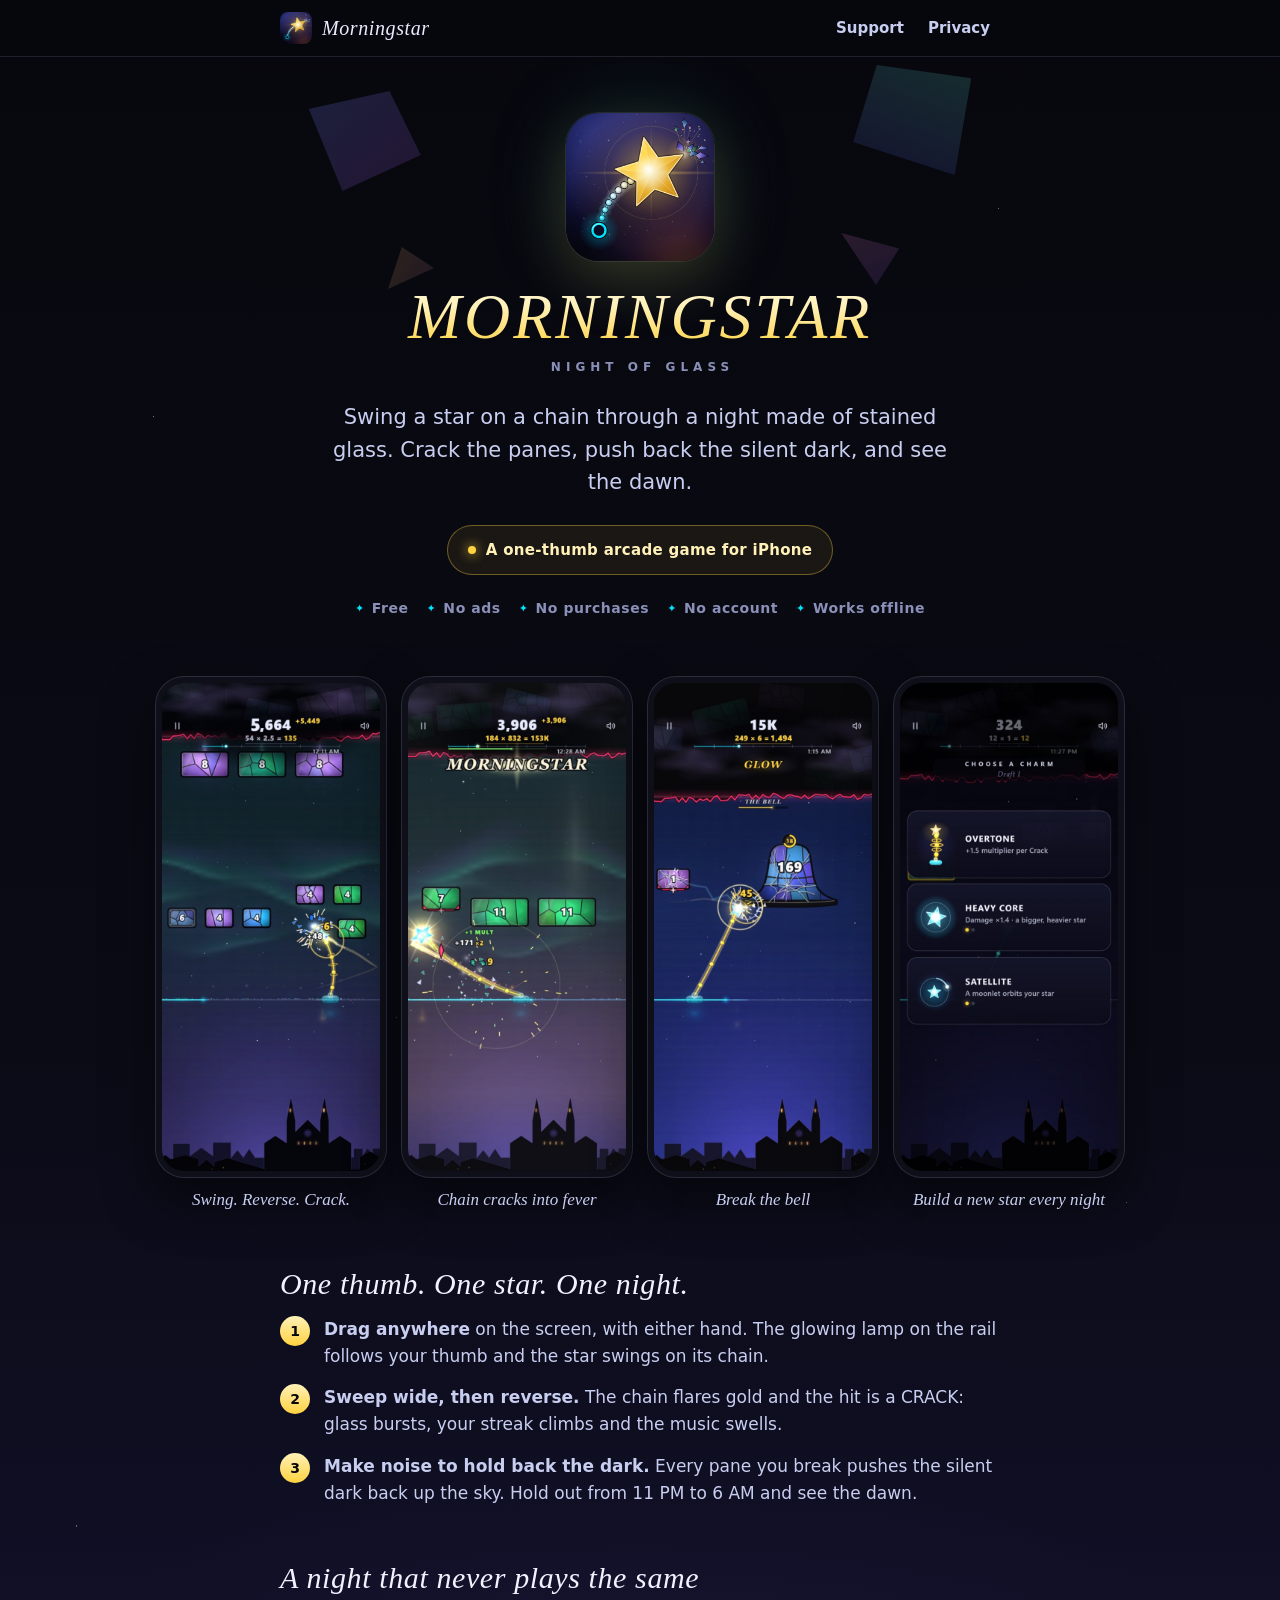
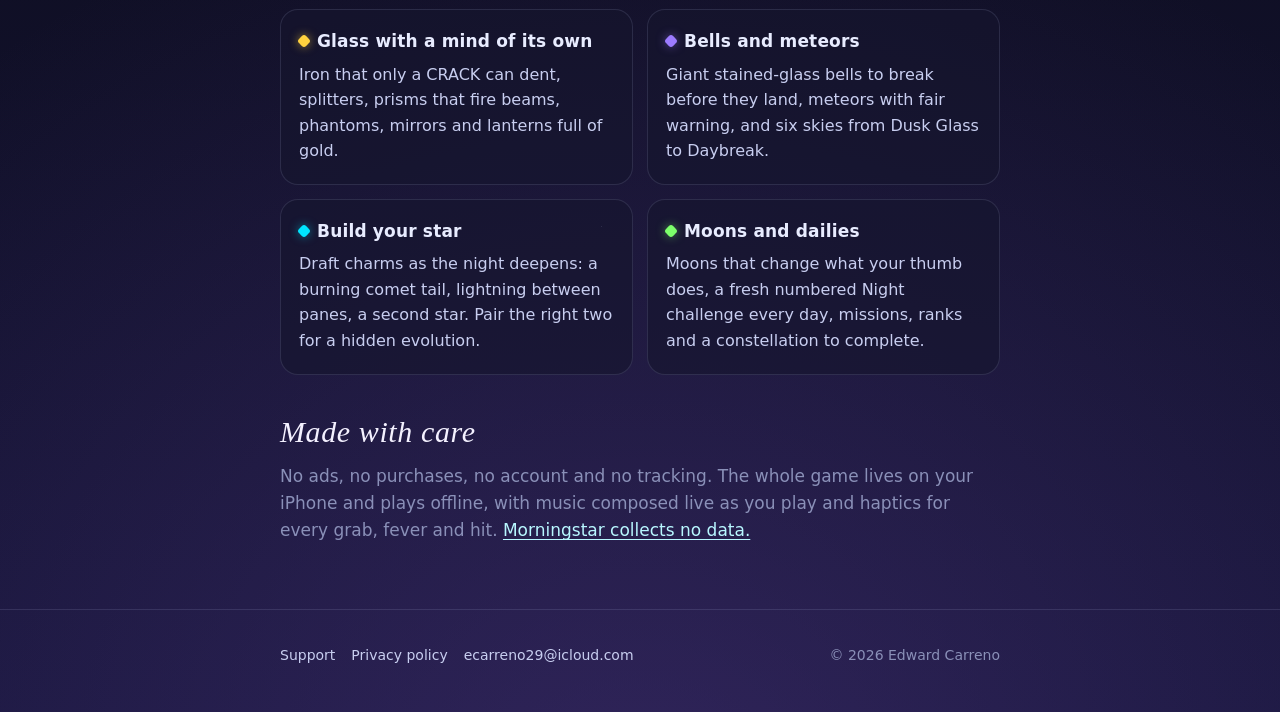
==== index.html @ 53fad540 "Morningstar: Night of Glass website Co-Authored-By: Claude Opus 5.5 <noreply@anthropic.com>" ====
<!doctype html>
<html lang="en">
<head>
<meta charset="utf-8">
<meta name="viewport" content="width=device-width,initial-scale=1,viewport-fit=cover">
<meta name="color-scheme" content="dark">
<meta name="theme-color" content="#07070D">
<title>Morningstar: Night of Glass</title>
<meta name="description" content="Swing a star on a chain through a night made of stained glass. A one-thumb arcade game for iPhone. No ads, no purchases, no account. Works offline.">
<meta property="og:title" content="Morningstar: Night of Glass">
<meta property="og:description" content="Swing a star on a chain through a night made of stained glass. Crack the panes, push back the silent dark, and reach the dawn.">
<meta property="og:image" content="https://clashk1ng.github.io/morningstar-site/icon.png">
<meta property="og:url" content="https://clashk1ng.github.io/morningstar-site/">
<meta property="og:type" content="website">
<link rel="icon" type="image/png" sizes="180x180" href="icon-180.png">
<link rel="apple-touch-icon" href="icon-180.png">
<link rel="stylesheet" href="style.css">
</head>
<body>
<header class="bar">
  <div class="wrap">
    <a class="brand" href="./" aria-label="Morningstar home"><img src="icon-180.png" width="32" height="32" alt="">Morningstar</a>
    <nav aria-label="Site">
      <a href="support/">Support</a>
      <a href="privacy/">Privacy</a>
    </nav>
  </div>
</header>

<main>
  <div class="wrap">
    <section class="hero">
      <div class="glass" aria-hidden="true"><i></i><i></i><i></i><i></i></div>
      <img class="icon" src="icon-512.png" width="512" height="512" alt="The Morningstar app icon: a golden star on a chain of glowing beads, bursting through shards of glass.">
      <h1 class="wm">Morningstar</h1>
      <p class="sub">Night of Glass</p>
      <p class="lede">Swing a star on a chain through a night made of stained glass. Crack the panes, push back the silent dark, and see the dawn.</p>
      <p class="pill">A one-thumb arcade game for iPhone</p>
      <ul class="promises" aria-label="Promises">
        <li>Free</li><li>No ads</li><li>No purchases</li><li>No account</li><li>Works offline</li>
      </ul>
    </section>
  </div>

  <section class="shots" aria-label="Screenshots">
    <figure><img src="shots/crack.jpg" width="600" height="1304" alt="Gameplay: the gold chain whips the star into a burst of stained glass, with panes of glass falling from the dark." loading="lazy"><figcaption>Swing. Reverse. Crack.</figcaption></figure>
    <figure><img src="shots/fever.jpg" width="600" height="1304" alt="Gameplay: the MORNINGSTAR fever tier lights up over green aurora curtains as the star shatters glass." loading="lazy"><figcaption>Chain cracks into fever</figcaption></figure>
    <figure><img src="shots/boss.jpg" width="600" height="1304" alt="Gameplay: a giant stained-glass bell, cracked by the swinging star." loading="lazy"><figcaption>Break the bell</figcaption></figure>
    <figure><img src="shots/draft.jpg" width="600" height="1304" alt="The charm draft: three cards to choose from, each changing how the star swings." loading="lazy"><figcaption>Build a new star every night</figcaption></figure>
  </section>
  <p class="swipe" aria-hidden="true">Swipe for more</p>

  <div class="wrap">
    <section class="block">
      <h2>One thumb. One star. One night.</h2>
      <ol class="steps">
        <li><strong>Drag anywhere</strong> on the screen, with either hand. The glowing lamp on the rail follows your thumb and the star swings on its chain.</li>
        <li><strong>Sweep wide, then reverse.</strong> The chain flares gold and the hit is a CRACK: glass bursts, your streak climbs and the music swells.</li>
        <li><strong>Make noise to hold back the dark.</strong> Every pane you break pushes the silent dark back up the sky. Hold out from 11 PM to 6 AM and see the dawn.</li>
      </ol>
    </section>

    <section class="block">
      <h2>A night that never plays the same</h2>
      <div class="grid">
        <div class="card"><h3><span class="tag t-gold"></span>Glass with a mind of its own</h3><p>Iron that only a CRACK can dent, splitters, prisms that fire beams, phantoms, mirrors and lanterns full of gold.</p></div>
        <div class="card"><h3><span class="tag t-violet"></span>Bells and meteors</h3><p>Giant stained-glass bells to break before they land, meteors with fair warning, and six skies from Dusk Glass to Daybreak.</p></div>
        <div class="card"><h3><span class="tag t-cyan"></span>Build your star</h3><p>Draft charms as the night deepens: a burning comet tail, lightning between panes, a second star. Pair the right two for a hidden evolution.</p></div>
        <div class="card"><h3><span class="tag t-lime"></span>Moons and dailies</h3><p>Moons that change what your thumb does, a fresh numbered Night challenge every day, missions, ranks and a constellation to complete.</p></div>
      </div>
    </section>

    <section class="block">
      <h2>Made with care</h2>
      <p class="muted">No ads, no purchases, no account and no tracking. The whole game lives on your iPhone and plays offline, with music composed live as you play and haptics for every grab, fever and hit. <a href="privacy/">Morningstar collects no data.</a></p>
    </section>
  </div>
</main>

<footer>
  <div class="wrap">
    <nav aria-label="Footer">
      <a href="support/">Support</a>
      <a href="privacy/">Privacy policy</a>
      <a href="mailto:ecarreno29@icloud.com">ecarreno29@icloud.com</a>
    </nav>
    <span class="copy">© 2026 Edward Carreno</span>
  </div>
</footer>
</body>
</html>
---- style.css ----
/* Morningstar: Night of Glass — the public site. Self-contained: system fonts, no external resources. The game's night
   palette (design/GDD.md §10.1): cyan is the player, gold is reward, lime is the accent; magenta (danger) stays out. */
:root {
  --bg0: #07070D; --bg1: #0B0B16; --bg2: #16153A;
  --text: #E8ECFF; --soft: #C8CEF0; --dim: #8A90B8;
  --gold: #FFD23F; --gold-hi: #FFF1B8; --cyan: #00E5FF; --cyan-hi: #B8F7FF; --lime: #7CFF6B;
  --card: rgba(22, 22, 46, 0.62); --line: rgba(184, 190, 230, 0.14);
  --ui: -apple-system, BlinkMacSystemFont, "SF Pro Text", "Segoe UI", system-ui, Roboto, "Helvetica Neue", Arial, sans-serif;
  --serif: ui-serif, "New York", "Iowan Old Style", "Palatino Linotype", Palatino, "Book Antiqua", Georgia, serif;
  color-scheme: dark;
}
* { box-sizing: border-box; }
html { background: var(--bg0); -webkit-text-size-adjust: 100%; text-size-adjust: 100%; }
body {
  margin: 0; min-height: 100vh; color: var(--text); font: 17px/1.6 var(--ui);
  background:
    radial-gradient(1px 1px at 12% 18%, rgba(214, 220, 255, .55) 50%, transparent 51%),
    radial-gradient(1px 1px at 78% 9%, rgba(214, 220, 255, .45) 50%, transparent 51%),
    radial-gradient(1.5px 1.5px at 64% 31%, rgba(214, 220, 255, .5) 50%, transparent 51%),
    radial-gradient(1px 1px at 31% 44%, rgba(214, 220, 255, .35) 50%, transparent 51%),
    radial-gradient(1px 1px at 88% 52%, rgba(214, 220, 255, .4) 50%, transparent 51%),
    radial-gradient(1.5px 1.5px at 6% 66%, rgba(214, 220, 255, .4) 50%, transparent 51%),
    radial-gradient(1px 1px at 47% 79%, rgba(214, 220, 255, .3) 50%, transparent 51%),
    radial-gradient(120% 60% at 50% 105%, rgba(91, 62, 143, .38), transparent 70%),
    linear-gradient(180deg, var(--bg0) 0%, var(--bg1) 45%, var(--bg2) 100%);

}
a { color: var(--cyan-hi); text-underline-offset: 3px; text-decoration-thickness: 1px; }
a:hover { color: #fff; }
:focus-visible { outline: 2px solid var(--cyan); outline-offset: 3px; border-radius: 6px; }
img { max-width: 100%; height: auto; display: block; }
.wrap { width: 100%; max-width: 760px; margin: 0 auto; padding: 0 20px; }

/* top bar */
.bar { position: sticky; top: 0; z-index: 5; background: rgba(7, 7, 13, .78); border-bottom: 1px solid var(--line);
  -webkit-backdrop-filter: saturate(1.4) blur(12px); backdrop-filter: saturate(1.4) blur(12px); }
.bar .wrap { display: flex; align-items: center; gap: 12px; min-height: 56px; padding-top: env(safe-area-inset-top, 0); }
.brand { display: flex; align-items: center; gap: 10px; min-height: 44px; color: var(--text); text-decoration: none; font: italic 500 20px/1 var(--serif); letter-spacing: .03em; }
.brand img { width: 32px; height: 32px; border-radius: 8px; }
.bar nav { margin-left: auto; display: flex; gap: 4px; }
.bar nav a { color: var(--soft); text-decoration: none; font-size: 15px; font-weight: 600; padding: 12px 10px; border-radius: 10px; min-height: 44px; display: inline-flex; align-items: center; }
.bar nav a[aria-current="page"] { color: var(--gold); }
.bar nav a:hover { color: #fff; background: rgba(255, 255, 255, .05); }

/* the hero */
.hero { position: relative; isolation: isolate; text-align: center; padding: 56px 0 28px; overflow: hidden; }
.glass { position: absolute; inset: 0; pointer-events: none; z-index: -1; }
.glass i { position: absolute; display: block; }
/* a few panes of jewel glass drifting at the edges of the hero, never under the text */
.glass i:nth-child(1) { left: 0; top: 34px; width: 112px; height: 100px; background: linear-gradient(140deg, #4A5AAC, #5B3E8F 70%); clip-path: polygon(0 18%, 72% 0, 100% 64%, 30% 100%); opacity: .3; }
.glass i:nth-child(2) { right: 0; top: 8px; width: 118px; height: 110px; background: linear-gradient(200deg, #3F9A8C, #3A4A8C 75%); clip-path: polygon(20% 0, 100% 12%, 86% 100%, 0 70%); opacity: .26; }
.glass i:nth-child(3) { right: 4px; top: 176px; width: 58px; height: 52px; background: linear-gradient(160deg, #9A5A8A, #5B3E8F); clip-path: polygon(0 0, 100% 30%, 60% 100%); opacity: .24; }
.glass i:nth-child(4) { left: 8px; top: 190px; width: 46px; height: 42px; background: linear-gradient(120deg, #B08A4A, #7A4A6A); clip-path: polygon(30% 0, 100% 50%, 0 100%); opacity: .22; }
@media (min-width: 700px) { .glass i:nth-child(1) { left: 4%; } .glass i:nth-child(2) { right: 4%; } .glass i:nth-child(3) { right: 14%; } .glass i:nth-child(4) { left: 15%; } }
.icon { width: 148px; height: 148px; margin: 0 auto 22px; border-radius: 33px; box-shadow: 0 0 0 1px rgba(255, 255, 255, .08), 0 18px 60px rgba(255, 210, 63, .18), 0 0 90px rgba(0, 229, 255, .12); }
.wm { margin: 0; font: italic 500 clamp(40px, 11vw, 64px)/1.05 var(--serif); letter-spacing: .045em; text-transform: uppercase;
  background: linear-gradient(180deg, #FFF8DC 0%, var(--gold-hi) 35%, var(--gold) 100%); -webkit-background-clip: text; background-clip: text; color: transparent; }
.sub { margin: 8px 0 0; font-size: 12px; font-weight: 600; letter-spacing: .42em; padding-left: .42em; text-transform: uppercase; color: var(--dim); }
.lede { max-width: 30em; margin: 24px auto 0; font-size: clamp(18px, 4.6vw, 21px); line-height: 1.55; color: var(--soft); }
.pill { display: inline-flex; align-items: center; gap: 10px; margin: 26px 0 0; padding: 12px 20px; border-radius: 999px; border: 1px solid rgba(255, 210, 63, .38);
  background: rgba(255, 210, 63, .07); color: var(--gold-hi); font-weight: 650; font-size: 15px; letter-spacing: .02em; }
.pill::before { content: ""; width: 8px; height: 8px; border-radius: 50%; background: var(--gold); box-shadow: 0 0 12px var(--gold); }
.promises { list-style: none; display: flex; flex-wrap: wrap; justify-content: center; gap: 8px 18px; margin: 22px auto 0; padding: 0; color: var(--dim); font-size: 14px; font-weight: 600; letter-spacing: .04em; }
.promises li::before { content: "✦"; color: var(--cyan); margin-right: 7px; font-size: 11px; position: relative; top: -1px; }

/* screenshots: a swipeable strip on phones, a row on wide screens */
.shots { display: flex; gap: 16px; overflow-x: auto; scroll-snap-type: x mandatory; padding: 12px 20px 22px; margin: 18px auto 0; max-width: 1080px;
  -webkit-overflow-scrolling: touch; scrollbar-width: none; }
.shots::-webkit-scrollbar { display: none; }
.shots figure { flex: 0 0 min(64vw, 250px); margin: 0; scroll-snap-align: center; }
.shots img { width: 100%; aspect-ratio: 600 / 1304; object-fit: cover; border-radius: 28px; border: 6px solid #0E0F18;
  box-shadow: 0 0 0 1px rgba(184, 190, 230, .2), 0 22px 50px rgba(0, 0, 0, .55); background: var(--bg1); }
.shots figcaption { margin-top: 12px; text-align: center; font: italic 500 17px/1.3 var(--serif); color: var(--soft); }
.swipe { text-align: center; color: var(--dim); font-size: 13px; margin: -8px 0 0; }
@media (min-width: 900px) { .shots { justify-content: center; overflow: visible; } .shots figure { flex-basis: 230px; } .swipe { display: none; } }

/* sections */
section.block { padding: 34px 0 6px; }
h2 { margin: 0 0 14px; font: italic 500 30px/1.15 var(--serif); letter-spacing: .02em; color: #F4F1FF; }
h3 { margin: 0 0 6px; font-size: 17px; font-weight: 700; letter-spacing: .01em; color: var(--text); }
p { margin: 0 0 14px; }
.muted { color: var(--dim); }
.grid { display: grid; gap: 14px; grid-template-columns: 1fr; }
@media (min-width: 620px) { .grid { grid-template-columns: 1fr 1fr; } }
.card { background: var(--card); border: 1px solid var(--line); border-radius: 18px; padding: 18px 18px 6px; }
.card p { color: var(--soft); font-size: 16px; }
.tag { display: inline-block; width: 10px; height: 10px; border-radius: 3px; margin-right: 8px; transform: rotate(45deg); position: relative; top: -1px; }
.t-gold { background: var(--gold); box-shadow: 0 0 10px rgba(255, 210, 63, .6); }
.t-cyan { background: var(--cyan); box-shadow: 0 0 10px rgba(0, 229, 255, .5); }
.t-lime { background: var(--lime); box-shadow: 0 0 10px rgba(124, 255, 107, .5); }
.t-violet { background: #9C7BFF; box-shadow: 0 0 10px rgba(156, 123, 255, .5); }
ol.steps { counter-reset: s; list-style: none; padding: 0; margin: 0; }
ol.steps li { counter-increment: s; position: relative; padding: 0 0 14px 44px; color: var(--soft); }
ol.steps li::before { content: counter(s); position: absolute; left: 0; top: 0; width: 30px; height: 30px; border-radius: 50%; display: grid; place-items: center;
  font: 700 14px/1 var(--ui); color: var(--bg0); background: linear-gradient(180deg, var(--gold-hi), var(--gold)); }
kbd, .ui { font: 600 .92em/1 var(--ui); color: var(--text); background: rgba(255, 255, 255, .07); border: 1px solid var(--line); border-radius: 6px; padding: 2px 6px; white-space: nowrap; }

/* long-form pages (privacy, support) */
.page { padding-top: 34px; padding-bottom: 10px; }
.page h1 { margin: 0 0 6px; font: italic 500 clamp(34px, 8vw, 44px)/1.1 var(--serif); color: #F4F1FF; letter-spacing: .02em; }
.page .meta { color: var(--dim); font-size: 14px; margin-bottom: 26px; }
.page h2 { font-size: 24px; margin-top: 30px; }
.page ul { padding-left: 22px; margin: 0 0 14px; }
.page li { margin: 0 0 8px; color: var(--soft); }
.page p { color: var(--soft); }
.page strong { color: var(--text); }
.summary { background: linear-gradient(180deg, rgba(0, 229, 255, .07), rgba(0, 229, 255, .02)); border: 1px solid rgba(0, 229, 255, .25); border-radius: 18px; padding: 18px 20px 6px; margin: 0 0 8px; }
.summary p { color: var(--text); }
details { background: var(--card); border: 1px solid var(--line); border-radius: 16px; margin: 0 0 10px; }
details summary { cursor: pointer; list-style: none; padding: 15px 46px 15px 18px; font-weight: 650; color: var(--text); position: relative; min-height: 44px; }
details summary::-webkit-details-marker { display: none; }
details summary::after { content: "+"; position: absolute; right: 18px; top: 50%; transform: translateY(-50%); color: var(--gold); font-size: 22px; font-weight: 400; }
details[open] summary::after { content: "−"; }
details > div { padding: 0 18px 6px; }
.mail { display: inline-flex; align-items: center; gap: 10px; margin: 4px 0 14px; padding: 12px 18px; min-height: 44px; border-radius: 14px; background: rgba(0, 229, 255, .08);
  border: 1px solid rgba(0, 229, 255, .3); color: var(--cyan-hi); text-decoration: none; font-weight: 650; overflow-wrap: anywhere; }
.mail:hover { background: rgba(0, 229, 255, .14); color: #fff; }

/* footer */
footer { margin-top: 44px; border-top: 1px solid var(--line); padding: 24px 0 calc(34px + env(safe-area-inset-bottom, 0)); color: var(--dim); font-size: 14px; }
footer .wrap { display: flex; flex-wrap: wrap; gap: 8px 18px; align-items: center; }
footer nav { display: flex; flex-wrap: wrap; gap: 4px 16px; }
footer a { color: var(--soft); text-decoration: none; display: inline-flex; align-items: center; min-height: 44px; }
footer a:hover { color: #fff; text-decoration: underline; }
footer .copy { margin-left: auto; }
@media (max-width: 520px) { footer .copy { margin-left: 0; width: 100%; } }
@media (prefers-reduced-motion: no-preference) { .pill::before { animation: glow 2.4s ease-in-out infinite alternate; } }
@keyframes glow { from { opacity: .55; } to { opacity: 1; } }
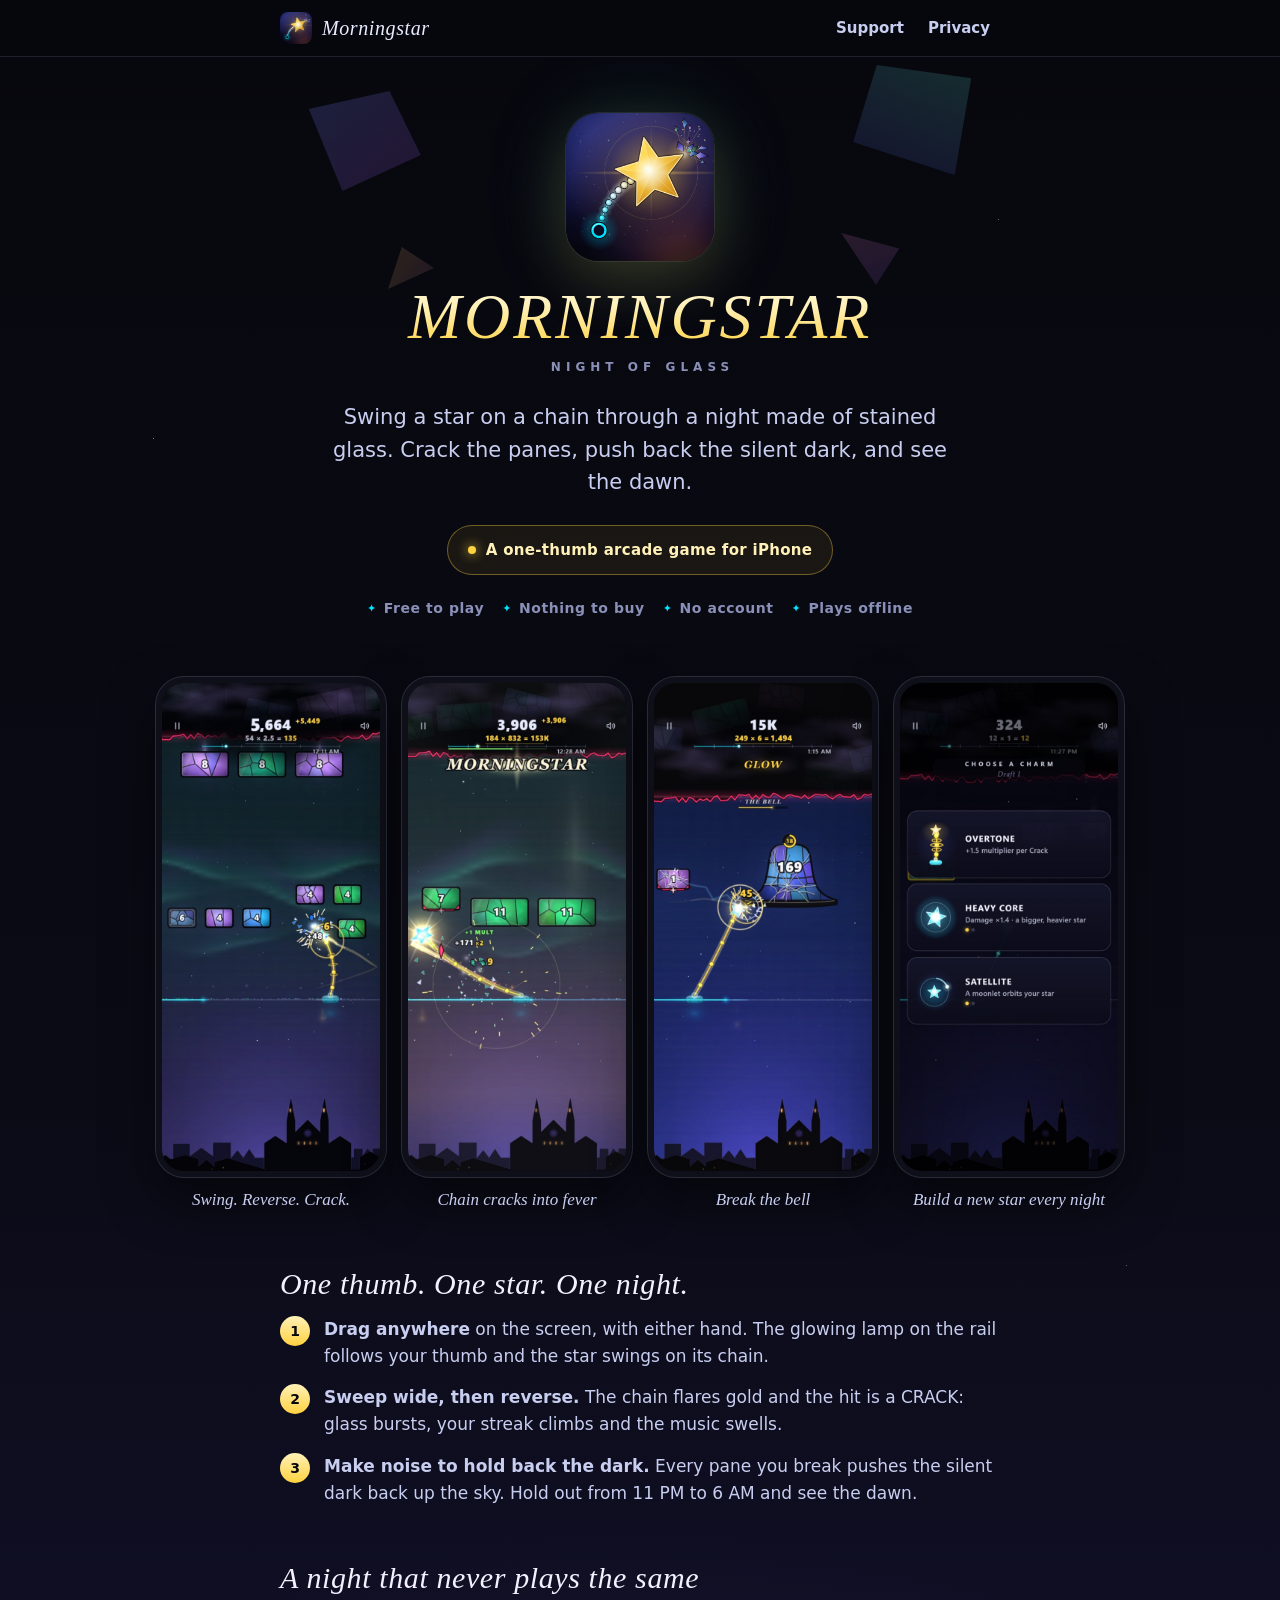
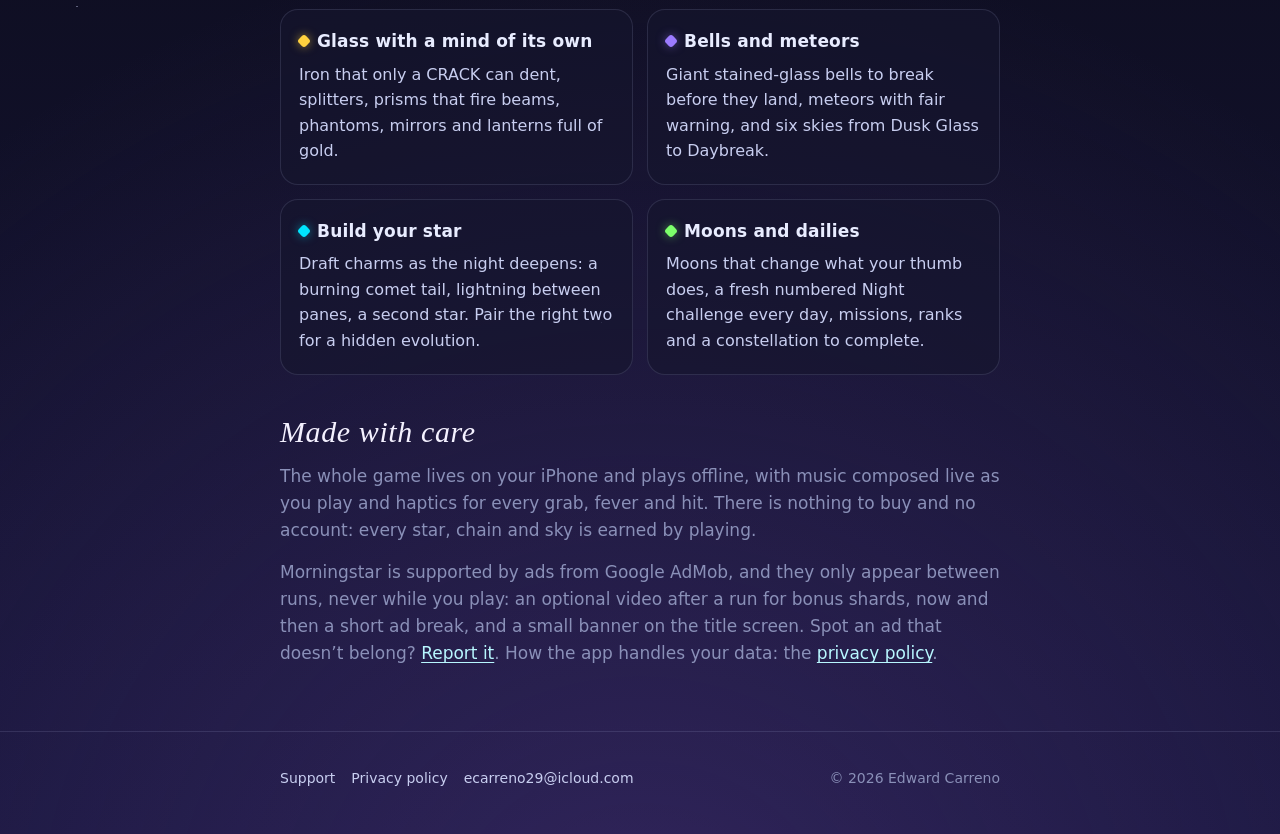
==== commit c051c0bf: "Ads: privacy policy for Google AdMob, Report an ad, new promise line Morningstar 1.0.0 ships with Go" ====
--- a/index.html
+++ b/index.html
@@ -6,7 +6,7 @@
 <meta name="color-scheme" content="dark">
 <meta name="theme-color" content="#07070D">
 <title>Morningstar: Night of Glass</title>
-<meta name="description" content="Swing a star on a chain through a night made of stained glass. A one-thumb arcade game for iPhone. No ads, no purchases, no account. Works offline.">
+<meta name="description" content="Swing a star on a chain through a night made of stained glass. A one-thumb arcade game for iPhone. Nothing to buy, no account, and it plays offline.">
 <meta property="og:title" content="Morningstar: Night of Glass">
 <meta property="og:description" content="Swing a star on a chain through a night made of stained glass. Crack the panes, push back the silent dark, and reach the dawn.">
 <meta property="og:image" content="https://clashk1ng.github.io/morningstar-site/icon.png">
@@ -37,7 +37,7 @@
       <p class="lede">Swing a star on a chain through a night made of stained glass. Crack the panes, push back the silent dark, and see the dawn.</p>
       <p class="pill">A one-thumb arcade game for iPhone</p>
       <ul class="promises" aria-label="Promises">
-        <li>Free</li><li>No ads</li><li>No purchases</li><li>No account</li><li>Works offline</li>
+        <li>Free to play</li><li>Nothing to buy</li><li>No account</li><li>Plays offline</li>
       </ul>
     </section>
   </div>
@@ -72,7 +72,8 @@
 
     <section class="block">
       <h2>Made with care</h2>
-      <p class="muted">No ads, no purchases, no account and no tracking. The whole game lives on your iPhone and plays offline, with music composed live as you play and haptics for every grab, fever and hit. <a href="privacy/">Morningstar collects no data.</a></p>
+      <p class="muted">The whole game lives on your iPhone and plays offline, with music composed live as you play and haptics for every grab, fever and hit. There is nothing to buy and no account: every star, chain and sky is earned by playing.</p>
+      <p class="muted">Morningstar is supported by ads from Google AdMob, and they only appear between runs, never while you play: an optional video after a run for bonus shards, now and then a short ad break, and a small banner on the title screen. Spot an ad that doesn’t belong? <a href="support/#report-an-ad">Report it</a>. How the app handles your data: the <a href="privacy/">privacy policy</a>.</p>
     </section>
   </div>
 </main>
--- a/style.css
+++ b/style.css
@@ -100,6 +100,8 @@
 .page h1 { margin: 0 0 6px; font: italic 500 clamp(34px, 8vw, 44px)/1.1 var(--serif); color: #F4F1FF; letter-spacing: .02em; }
 .page .meta { color: var(--dim); font-size: 14px; margin-bottom: 26px; }
 .page h2 { font-size: 24px; margin-top: 30px; }
+/* in-page anchors (the app opens support/#report-an-ad): land below the sticky top bar, not under it */
+.page [id] { scroll-margin-top: 76px; }
 .page ul { padding-left: 22px; margin: 0 0 14px; }
 .page li { margin: 0 0 8px; color: var(--soft); }
 .page p { color: var(--soft); }
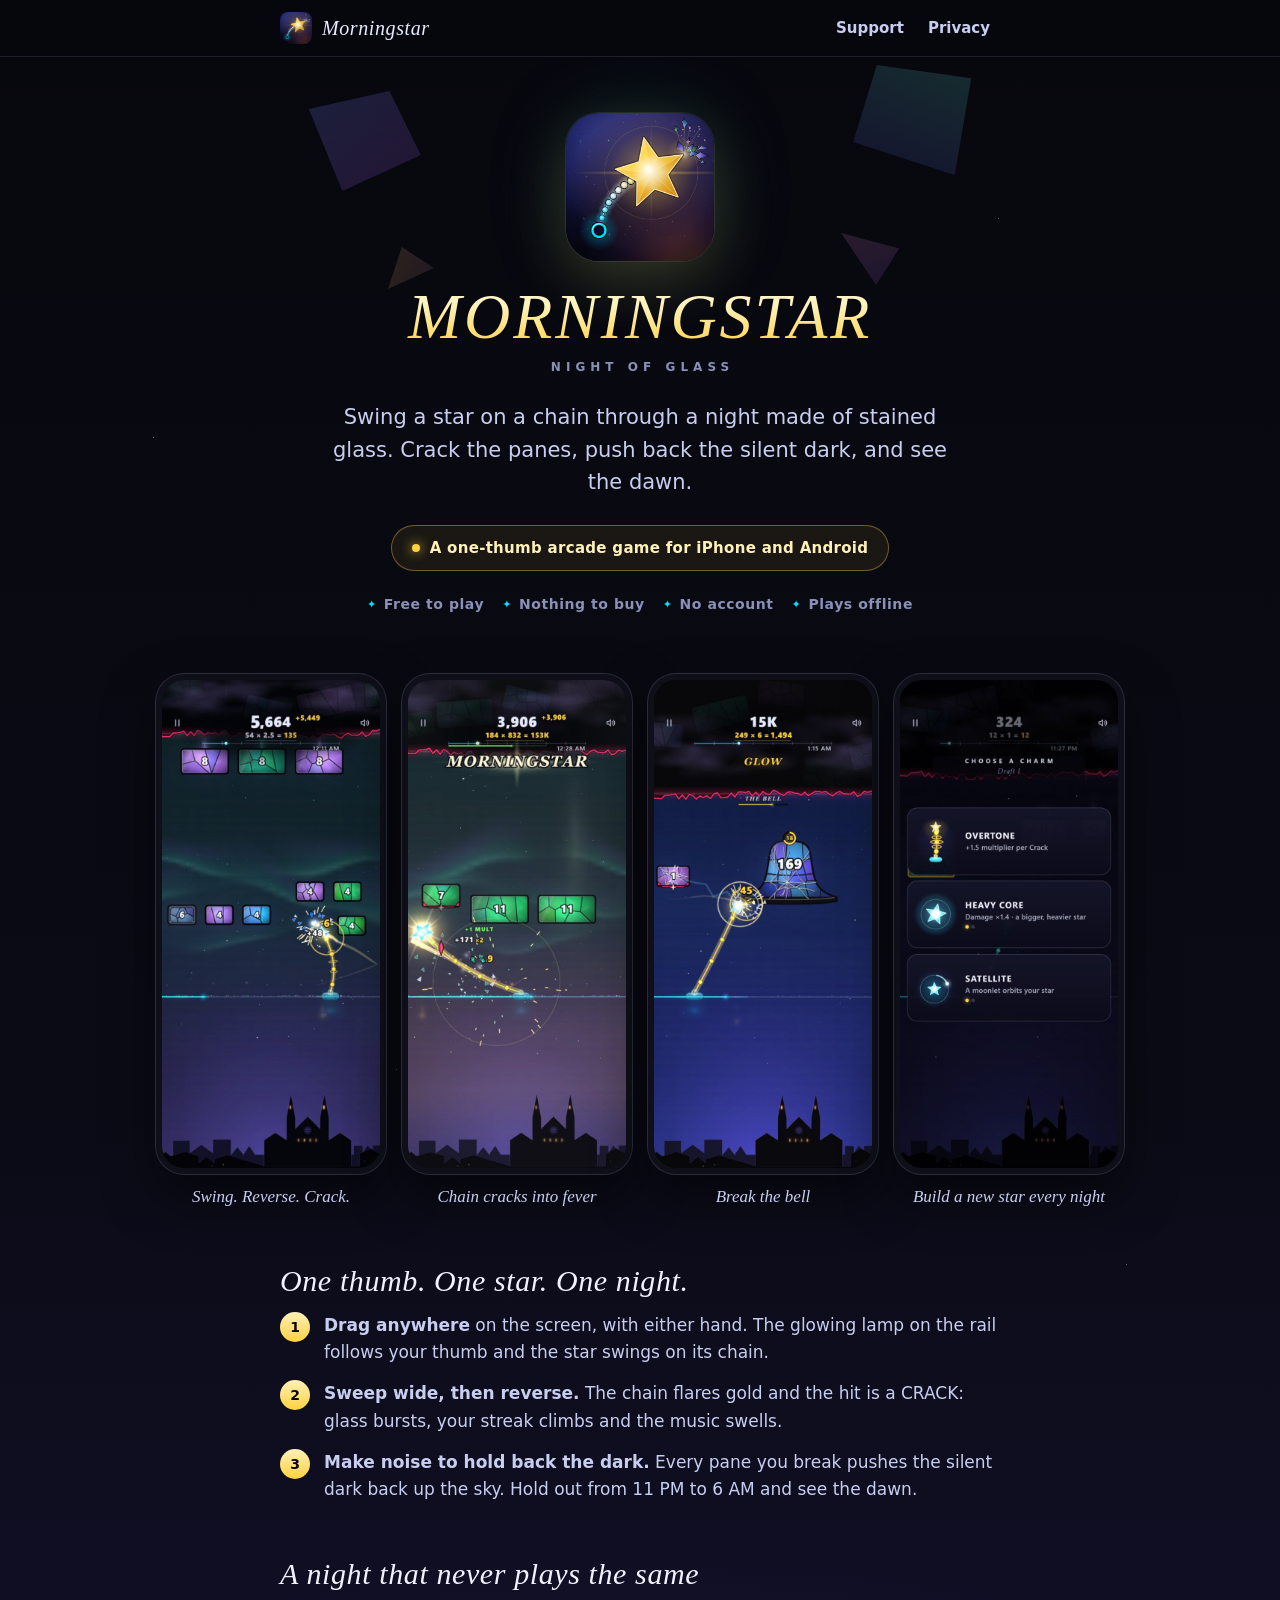
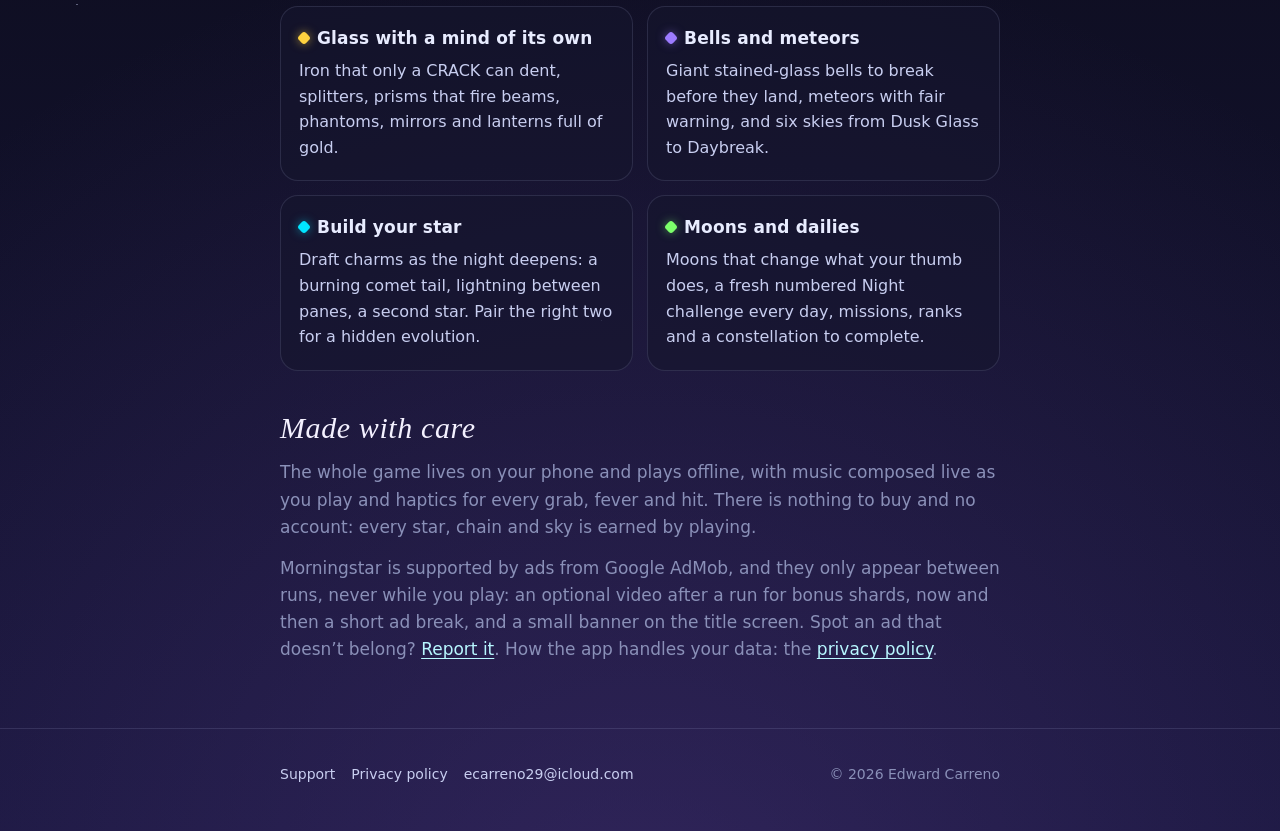
==== commit f5440322: "Android: cover Morningstar on Google Play as well as iPhone Privacy policy (effective 18 October 202" ====
--- a/index.html
+++ b/index.html
@@ -6,7 +6,7 @@
 <meta name="color-scheme" content="dark">
 <meta name="theme-color" content="#07070D">
 <title>Morningstar: Night of Glass</title>
-<meta name="description" content="Swing a star on a chain through a night made of stained glass. A one-thumb arcade game for iPhone. Nothing to buy, no account, and it plays offline.">
+<meta name="description" content="Swing a star on a chain through a night made of stained glass. A one-thumb arcade game for iPhone and Android. Nothing to buy, no account, and it plays offline.">
 <meta property="og:title" content="Morningstar: Night of Glass">
 <meta property="og:description" content="Swing a star on a chain through a night made of stained glass. Crack the panes, push back the silent dark, and reach the dawn.">
 <meta property="og:image" content="https://clashk1ng.github.io/morningstar-site/icon.png">
@@ -35,7 +35,7 @@
       <h1 class="wm">Morningstar</h1>
       <p class="sub">Night of Glass</p>
       <p class="lede">Swing a star on a chain through a night made of stained glass. Crack the panes, push back the silent dark, and see the dawn.</p>
-      <p class="pill">A one-thumb arcade game for iPhone</p>
+      <p class="pill">A one-thumb arcade game for iPhone and Android</p>
       <ul class="promises" aria-label="Promises">
         <li>Free to play</li><li>Nothing to buy</li><li>No account</li><li>Plays offline</li>
       </ul>
@@ -72,7 +72,7 @@
 
     <section class="block">
       <h2>Made with care</h2>
-      <p class="muted">The whole game lives on your iPhone and plays offline, with music composed live as you play and haptics for every grab, fever and hit. There is nothing to buy and no account: every star, chain and sky is earned by playing.</p>
+      <p class="muted">The whole game lives on your phone and plays offline, with music composed live as you play and haptics for every grab, fever and hit. There is nothing to buy and no account: every star, chain and sky is earned by playing.</p>
       <p class="muted">Morningstar is supported by ads from Google AdMob, and they only appear between runs, never while you play: an optional video after a run for bonus shards, now and then a short ad break, and a small banner on the title screen. Spot an ad that doesn’t belong? <a href="support/#report-an-ad">Report it</a>. How the app handles your data: the <a href="privacy/">privacy policy</a>.</p>
     </section>
   </div>
--- a/style.css
+++ b/style.css
@@ -58,7 +58,8 @@
 .sub { margin: 8px 0 0; font-size: 12px; font-weight: 600; letter-spacing: .42em; padding-left: .42em; text-transform: uppercase; color: var(--dim); }
 .lede { max-width: 30em; margin: 24px auto 0; font-size: clamp(18px, 4.6vw, 21px); line-height: 1.55; color: var(--soft); }
 .pill { display: inline-flex; align-items: center; gap: 10px; margin: 26px 0 0; padding: 12px 20px; border-radius: 999px; border: 1px solid rgba(255, 210, 63, .38);
-  background: rgba(255, 210, 63, .07); color: var(--gold-hi); font-weight: 650; font-size: 15px; letter-spacing: .02em; }
+  background: rgba(255, 210, 63, .07); color: var(--gold-hi); font-weight: 650; font-size: 15px; letter-spacing: .02em;
+  line-height: 1.35; text-wrap: balance; }   /* "for iPhone and Android" takes two even lines on a phone */
 .pill::before { content: ""; width: 8px; height: 8px; border-radius: 50%; background: var(--gold); box-shadow: 0 0 12px var(--gold); }
 .promises { list-style: none; display: flex; flex-wrap: wrap; justify-content: center; gap: 8px 18px; margin: 22px auto 0; padding: 0; color: var(--dim); font-size: 14px; font-weight: 600; letter-spacing: .04em; }
 .promises li::before { content: "✦"; color: var(--cyan); margin-right: 7px; font-size: 11px; position: relative; top: -1px; }
